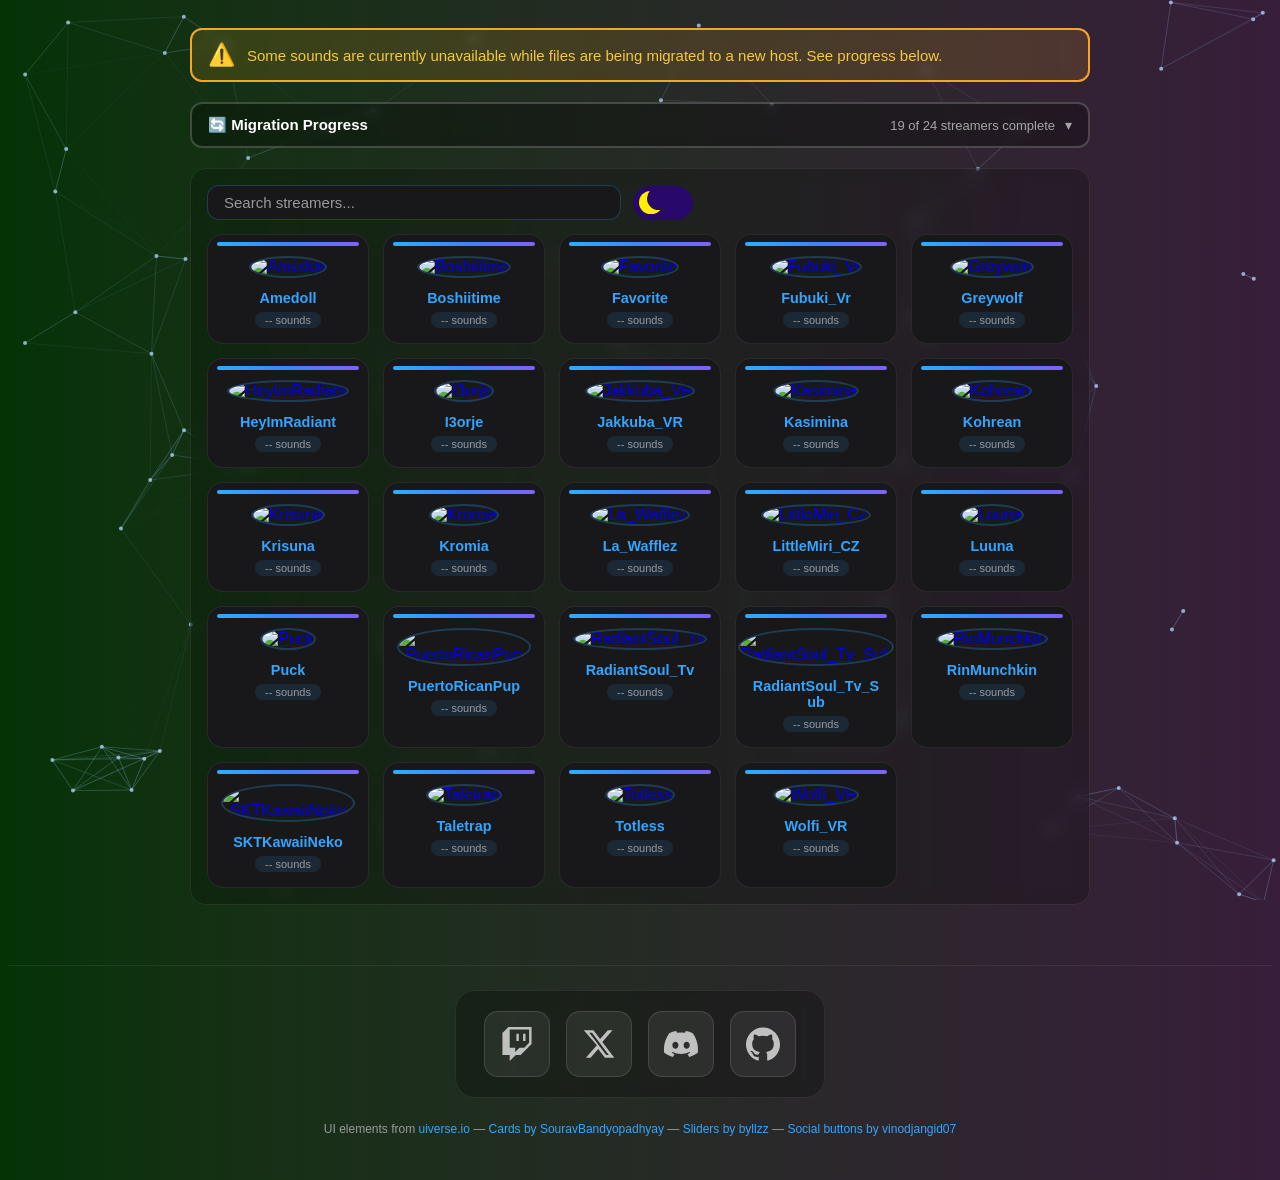
==== index.html @ b3e85310 "Redone entire website :smile:" ====
<!DOCTYPE html>
<html lang="en">
<head>
    <meta charset="UTF-8">
    <meta name="viewport" content="width=device-width, initial-scale=1.0">
    <title>Twitch Sound List</title>
    <link rel="stylesheet" href="styles.css">
</head>

<body>
    <canvas id="bg-canvas"></canvas>

    <div class="container">
        <!-- Migration Warning Banner -->
        <div class="warning-banner">
            <span class="warning-icon">⚠️</span>
            <span>Some sounds are currently unavailable while files are being migrated to a new host. See progress below.</span>
        </div>

        <!-- Migration Progress Panel -->
        <details class="migration-panel">
            <summary>
                <span class="migration-title">🔄 Migration Progress</span>
                <span class="migration-count">19 of 24 streamers complete</span>
                <span class="migration-arrow">▾</span>
            </summary>
            <div class="migration-grid">
                <div class="migration-row"><span class="streamer-label">Jakkuba VR</span><div class="bar-wrap"><div class="bar-fill done" style="width:100%"></div></div><span class="pct-label">100%</span></div>
                <div class="migration-row"><span class="streamer-label">Kohrean</span><div class="bar-wrap"><div class="bar-fill done" style="width:100%"></div></div><span class="pct-label">100%</span></div>
                <div class="migration-row"><span class="streamer-label">Krisuna</span><div class="bar-wrap"><div class="bar-fill done" style="width:100%"></div></div><span class="pct-label">100%</span></div>
                <div class="migration-row"><span class="streamer-label">Kromia</span><div class="bar-wrap"><div class="bar-fill done" style="width:100%"></div></div><span class="pct-label">100%</span></div>
                <div class="migration-row"><span class="streamer-label">SKTKawaiiNeko</span><div class="bar-wrap"><div class="bar-fill done" style="width:100%"></div></div><span class="pct-label">100%</span></div>
                <div class="migration-row"><span class="streamer-label">HeyImRadiant</span><div class="bar-wrap"><div class="bar-fill done" style="width:100%"></div></div><span class="pct-label">100%</span></div>
                <div class="migration-row"><span class="streamer-label">BoshiiTime</span><div class="bar-wrap"><div class="bar-fill done" style="width:100%"></div></div><span class="pct-label">100%</span></div>
                <div class="migration-row"><span class="streamer-label">Luuna</span><div class="bar-wrap"><div class="bar-fill done" style="width:100%"></div></div><span class="pct-label">100%</span></div>
                <div class="migration-row"><span class="streamer-label">Totless</span><div class="bar-wrap"><div class="bar-fill done" style="width:100%"></div></div><span class="pct-label">100%</span></div>
                <div class="migration-row"><span class="streamer-label">Fubuki VR</span><div class="bar-wrap"><div class="bar-fill done" style="width:100%"></div></div><span class="pct-label">100%</span></div>
                <div class="migration-row"><span class="streamer-label">RinMunchkin</span><div class="bar-wrap"><div class="bar-fill done" style="width:100%"></div></div><span class="pct-label">100%</span></div>
                <div class="migration-row"><span class="streamer-label">La Wafflez</span><div class="bar-wrap"><div class="bar-fill done" style="width:100%"></div></div><span class="pct-label">100%</span></div>
                <div class="migration-row"><span class="streamer-label">Taletrap</span><div class="bar-wrap"><div class="bar-fill done" style="width:100%"></div></div><span class="pct-label">100%</span></div>
                <div class="migration-row"><span class="streamer-label">Favorite</span><div class="bar-wrap"><div class="bar-fill done" style="width:100%"></div></div><span class="pct-label">100%</span></div>
                <div class="migration-row"><span class="streamer-label">Kasimina</span><div class="bar-wrap"><div class="bar-fill done" style="width:100%"></div></div><span class="pct-label">100%</span></div>
                <div class="migration-row"><span class="streamer-label">PuertoRicanPup</span><div class="bar-wrap"><div class="bar-fill good" style="width:84%"></div></div><span class="pct-label">84%</span></div>
                <div class="migration-row"><span class="streamer-label">Wolfi VR</span><div class="bar-wrap"><div class="bar-fill done" style="width:100%"></div></div><span class="pct-label">100%</span></div>
                <div class="migration-row"><span class="streamer-label">Greywolf</span><div class="bar-wrap"><div class="bar-fill good" style="width:97%"></div></div><span class="pct-label">97%</span></div>
                <div class="migration-row"><span class="streamer-label">Amedoll</span><div class="bar-wrap"><div class="bar-fill done" style="width:100%"></div></div><span class="pct-label">100%</span></div>
                <div class="migration-row"><span class="streamer-label">I3orje</span><div class="bar-wrap"><div class="bar-fill done" style="width:100%"></div></div><span class="pct-label">100%</span></div>
                <div class="migration-row"><span class="streamer-label">Puck</span><div class="bar-wrap"><div class="bar-fill done" style="width:100%"></div></div><span class="pct-label">100%</span></div>
                <div class="migration-row"><span class="streamer-label">RadiantSoul TV</span><div class="bar-wrap"><div class="bar-fill bad" style="width:3%"></div></div><span class="pct-label">3%</span></div>
                <div class="migration-row"><span class="streamer-label">LittleMiri CZ</span><div class="bar-wrap"><div class="bar-fill bad" style="width:1%"></div></div><span class="pct-label">1%</span></div>
                <div class="migration-row"><span class="streamer-label">RadiantSoul Sub</span><div class="bar-wrap"><div class="bar-fill bad" style="width:0%"></div></div><span class="pct-label">0%</span></div>
            </div>
        </details>

        <!-- Dynamic List Container -->
        <div id="list"></div>

    </div>

    <!-- Site Footer -->
    <footer class="site-footer">
        <!-- https://uiverse.io/vinodjangid07/horrible-eel-23 (adapted) -->
        <div class="social-card">
            <a href="https://twitch.tv/windowsben" target="_blank" class="socialContainer containerOne" title="Twitch">
                <svg class="socialSvg" viewBox="0 0 24 24" xmlns="http://www.w3.org/2000/svg">
                    <path d="M11.571 4.714h1.715v5.143H11.57zm4.715 0H18v5.143h-1.714zM6 0L1.714 4.286v15.428h5.143V24l4.286-4.286h3.428L22.286 12V0zm14.571 11.143l-3.428 3.428h-3.429l-3 3v-3H6.857V1.714h13.714z"/>
                </svg>
            </a>
            <a href="https://x.com/WindowsBen1" target="_blank" class="socialContainer containerTwo" title="X / Twitter">
                <svg class="socialSvg" viewBox="0 0 24 24" xmlns="http://www.w3.org/2000/svg">
                    <path d="M18.244 2.25h3.308l-7.227 8.26 8.502 11.24H16.17l-4.714-6.231-5.401 6.231H2.746l7.73-8.835L1.254 2.25H8.08l4.713 6.231zm-1.161 17.52h1.833L7.084 4.126H5.117z"/>
                </svg>
            </a>
            <a href="https://discord.com/users/531864283584266258" target="_blank" class="socialContainer containerThree" title="Discord">
                <svg class="socialSvg" viewBox="0 0 24 24" xmlns="http://www.w3.org/2000/svg">
                    <path d="M20.317 4.37a19.791 19.791 0 0 0-4.885-1.515.074.074 0 0 0-.079.037c-.21.375-.444.864-.608 1.25a18.27 18.27 0 0 0-5.487 0 12.64 12.64 0 0 0-.617-1.25.077.077 0 0 0-.079-.037A19.736 19.736 0 0 0 3.677 4.37a.07.07 0 0 0-.032.027C.533 9.046-.32 13.58.099 18.057a.082.082 0 0 0 .031.057 19.9 19.9 0 0 0 5.993 3.03.078.078 0 0 0 .084-.028 14.09 14.09 0 0 0 1.226-1.994.076.076 0 0 0-.041-.106 13.107 13.107 0 0 1-1.872-.892.077.077 0 0 1-.008-.128 10.2 10.2 0 0 0 .372-.292.074.074 0 0 1 .077-.01c3.928 1.793 8.18 1.793 12.062 0a.074.074 0 0 1 .078.01c.12.098.246.198.373.292a.077.077 0 0 1-.006.127 12.299 12.299 0 0 1-1.873.892.077.077 0 0 0-.041.107c.36.698.772 1.362 1.225 1.993a.076.076 0 0 0 .084.028 19.839 19.839 0 0 0 6.002-3.03.077.077 0 0 0 .032-.054c.5-5.177-.838-9.674-3.549-13.66a.061.061 0 0 0-.031-.03zM8.02 15.33c-1.183 0-2.157-1.085-2.157-2.419 0-1.333.956-2.419 2.157-2.419 1.21 0 2.176 1.096 2.157 2.42 0 1.333-.956 2.418-2.157 2.418zm7.975 0c-1.183 0-2.157-1.085-2.157-2.419 0-1.333.955-2.419 2.157-2.419 1.21 0 2.176 1.096 2.157 2.42 0 1.333-.946 2.418-2.157 2.418z"/>
                </svg>
            </a>
            <a href="https://github.com/WindowsBen/" target="_blank" class="socialContainer containerFour" title="GitHub">
                <svg class="socialSvg" viewBox="0 0 24 24" xmlns="http://www.w3.org/2000/svg">
                    <path d="M12 .297c-6.63 0-12 5.373-12 12 0 5.303 3.438 9.8 8.205 11.385.6.113.82-.258.82-.577 0-.285-.01-1.04-.015-2.04-3.338.724-4.042-1.61-4.042-1.61C4.422 18.07 3.633 17.7 3.633 17.7c-1.087-.744.084-.729.084-.729 1.205.084 1.838 1.236 1.838 1.236 1.07 1.835 2.809 1.305 3.495.998.108-.776.417-1.305.76-1.605-2.665-.3-5.466-1.332-5.466-5.93 0-1.31.465-2.38 1.235-3.22-.135-.303-.54-1.523.105-3.176 0 0 1.005-.322 3.3 1.23.96-.267 1.98-.399 3-.405 1.02.006 2.04.138 3 .405 2.28-1.552 3.285-1.23 3.285-1.23.645 1.653.24 2.873.12 3.176.765.84 1.23 1.91 1.23 3.22 0 4.61-2.805 5.625-5.475 5.92.42.36.81 1.096.81 2.22 0 1.606-.015 2.896-.015 3.286 0 .315.21.69.825.57C20.565 22.092 24 17.592 24 12.297c0-6.627-5.373-12-12-12"/>
                </svg>
            </a>
        </div>
        <p class="footer-credits">
            UI elements from <a href="https://uiverse.io" target="_blank">uiverse.io</a> &mdash;
            <a href="https://uiverse.io/SouravBandyopadhyay/rude-tiger-29" target="_blank">Cards by SouravBandyopadhyay</a> &mdash;
            <a href="https://uiverse.io/byllzz/fluffy-hound-44" target="_blank">Sliders by byllzz</a> &mdash;
            <a href="https://uiverse.io/vinodjangid07/horrible-eel-23" target="_blank">Social buttons by vinodjangid07</a>
        </p>
    </footer>

    <script src="app.js"></script>
</body>
</html>
---- styles.css ----
/* ===== Body & Gradient Background ===== */
body {
    font-family: Arial, sans-serif;
    padding: 0;
    background: linear-gradient(270deg in oklab, #4d480a, #120b49, #410d47, #043306);
    background-size: 400% 400%;
    animation: gradientBG 60s linear infinite alternate;
    transition: background 0.5s ease, color 0.5s ease;
    color: transparent;
}

@keyframes gradientBG {
    0%   { background-position: 0% 50%; }
    50%  { background-position: 100% 50%; }
    100% { background-position: 0% 50%; }
}

/* ===== Light Mode Body ===== */
body.lightmode {
    background: linear-gradient(270deg in oklab, #e2d522, #3b27f0, #cc26e2, #18d821);
    color: transparent;
}

/* ===== Particle Background Canvas ===== */
#bg-canvas {
    position: fixed;
    top: 0;
    left: 0;
    width: 100%;
    height: 100%;
    pointer-events: none;
    z-index: 0;
}

/* ===== Container ===== */
.container {
    max-width: 900px;
    margin: 0 auto;
    padding: 20px;
    position: relative;
    z-index: 1;
}

/* ===== Loading Message ===== */
.loading-msg {
    color: #fff;
    font-size: 16px;
    opacity: 0.7;
}
body.lightmode .loading-msg {
    color: #000;
}

/* ===== Sound Item Cards ===== */
/* https://uiverse.io/SouravBandyopadhyay/rude-tiger-29 (adapted) */
.sound-item {
    display: flex;
    flex-direction: column;
    align-items: center;
    text-align: center;
    padding: 22px 14px 14px;
    isolation: isolate;
    position: relative;
    border-radius: 1rem;
    background: #29292c;
    overflow: hidden;
    --gradient: linear-gradient(to right, #2eadff, #3d83ff, #7e61ff);
    --color: #32a6ff;
    transition: box-shadow 0.3s ease, transform 0.2s ease;
    cursor: pointer;
}
.sound-item:hover { transform: translateY(-2px); }

.sound-item::before {
    position: absolute;
    content: "";
    inset: 0.0625rem;
    border-radius: 0.9375rem;
    background: #18181b;
    z-index: 2;
}

.sound-item::after {
    position: absolute;
    content: "";
    height: 0.25rem;
    inset: 0.5rem 0.65rem auto 0.65rem;
    border-radius: 0.125rem;
    background: var(--gradient);
    transition: transform 300ms ease;
    z-index: 4;
}

.sound-item:hover::after {
    transform: translateY(0.15rem);
}

.sound-item img {
    width: 64px;
    height: 64px;
    object-fit: contain;
    margin-bottom: 10px;
    border-radius: 8px;
    background: transparent;
    cursor: pointer;
    transition: transform 0.2s ease, border-color 0.3s ease;
    position: relative;
    z-index: 5;
    border: 2px solid rgba(50, 166, 255, 0.2);
}
.sound-item img:hover { transform: scale(1.1); border-color: var(--color); }

.sound-item > a {
    position: relative;
    z-index: 5;
}

.sound-item strong {
    color: var(--color);
    display: block;
    font-size: 1.0rem;
    word-break: break-all;
}

.sound-item .sound-text span,
.sound-item .sound-text a {
    position: relative;
    z-index: 5;
}

/* Glow divs */
.notiglow,
.notiborderglow {
    position: absolute;
    width: 20rem;
    height: 20rem;
    transform: translate(-50%, -50%);
    background: radial-gradient(circle closest-side at center, white, transparent);
    opacity: 0;
    transition: opacity 300ms ease;
    pointer-events: none;
}
.notiglow { z-index: 3; }
.notiborderglow { z-index: 1; }
.sound-item:hover .notiglow { opacity: 0.1; }
.sound-item:hover .notiborderglow { opacity: 0.1; }

/* ===== Playing State ===== */
.sound-item.playing {
    background: #3d1a7a;
    animation: playingPulse 1.2s ease-in-out infinite;
}
body.lightmode .sound-item.playing {
    background: #8855cc;
    animation: playingPulsLight 1.2s ease-in-out infinite;
}
@keyframes playingPulse {
    0%, 100% { box-shadow: 0 0 12px 3px rgba(130, 80, 255, 0.6); }
    50%       { box-shadow: 0 0 24px 8px rgba(130, 80, 255, 0.9); }
}
@keyframes playingPulsLight {
    0%, 100% { box-shadow: 0 0 12px 3px rgba(60, 0, 200, 0.4); }
    50%       { box-shadow: 0 0 24px 8px rgba(60, 0, 200, 0.7); }
}

/* ===== Error Flash ===== */
.sound-item.sound-error {
    animation: errorFlash 0.8s ease forwards !important;
}
@keyframes errorFlash {
    0%   { box-shadow: 0 0 20px 4px rgba(255, 68, 68, 0.9); }
    100% { box-shadow: none; }
}

/* ===== Card Links ===== */
.sound-item a {
    color: #99999d;
    text-decoration: underline;
}

/* ===== Light Mode Card Overrides ===== */
body.lightmode .sound-item {
    background: #c4c4c8;
}
body.lightmode .sound-item::before {
    background: #f8f8fa;
}
body.lightmode .sound-item strong {
    color: #0077cc;
}
body.lightmode .sound-item .sound-text span,
body.lightmode .sound-item .sound-text a,
body.lightmode .sound-item .sound-user-text span {
    color: #555558;
}
body.lightmode .sound-item a {
    color: #0077cc;
}

/* ===== Social Contact Card ===== */
/* https://uiverse.io/vinodjangid07/horrible-eel-23 (adapted) */
.social-card {
    display: inline-flex;
    align-items: center;
    justify-content: center;
    gap: 16px;
    padding: 20px 28px;
    background: rgba(0, 0, 0, 0.25);
    backdrop-filter: blur(8px);
    border-radius: 20px;
    border: 1px solid rgba(255, 255, 255, 0.08);
    margin-bottom: 12px;
}
body.lightmode .social-card {
    background: rgba(255, 255, 255, 0.3);
    border-color: rgba(0, 0, 0, 0.1);
}

.socialContainer {
    width: 64px;
    height: 64px;
    border-radius: 14px;
    background: rgba(255, 255, 255, 0.07);
    border: 1px solid rgba(255, 255, 255, 0.12);
    display: flex;
    align-items: center;
    justify-content: center;
    transition: background 0.3s ease, border-color 0.3s ease;
}
body.lightmode .socialContainer {
    background: rgba(0, 0, 0, 0.07);
    border-color: rgba(0, 0, 0, 0.12);
}

.containerOne:hover  { background: #9146ff; border-color: #9146ff; } /* Twitch  */
.containerTwo:hover  { background: #111;    border-color: #444;    } /* X       */
.containerThree:hover { background: #5865f2; border-color: #5865f2; } /* Discord */
.containerFour:hover { background: #24292e; border-color: #555;    } /* GitHub  */

.socialContainer:active { transform: scale(0.9); transition-duration: .3s; }

.socialSvg {
    width: 34px;
    height: 34px;
    overflow: visible;
}
.socialSvg path {
    fill: rgba(255, 255, 255, 0.7);
    transition: fill 0.3s ease;
}
body.lightmode .socialSvg path {
    fill: rgba(0, 0, 0, 0.6);
}
.socialContainer:hover .socialSvg path { fill: #ffffff; }
body.lightmode .socialContainer:hover .socialSvg path { fill: #ffffff; }

.socialContainer:hover .socialSvg {
    animation: slide-in-top 0.3s both;
}
@keyframes slide-in-top {
    0%   { transform: translateY(-50px); opacity: 0; }
    100% { transform: translateY(0);     opacity: 1; }
}

/* ===== Toggle Switch (Dark/Light Mode) ===== */
.switch {
    font-size: 17px;
    position: relative;
    display: inline-block;
    width: 3.5em;
    height: 2em;
}
.switch input { opacity: 0; width: 0; height: 0; }

.slider {
    --background: #28096b;
    position: absolute;
    cursor: pointer;
    top: 0; left: 0; right: 0; bottom: 0;
    background-color: var(--background);
    transition: .5s;
    border-radius: 30px;
}
.slider:before {
    position: absolute;
    content: "";
    height: 1.4em;
    width: 1.4em;
    border-radius: 50%;
    left: 10%;
    bottom: 15%;
    box-shadow: inset 8px -4px 0px 0px #fff000;
    background: var(--background);
    transition: .5s;
}
input:checked + .slider {
    background-color: #522ba7;
}
input:checked + .slider:before {
    transform: translateX(100%);
    box-shadow: inset 15px -4px 0px 15px #fff000;
}

/* ===== Custom Loader (from Uiverse.io by aryamitra06) ===== */
.loader {
    display: flex;
    justify-content: center;
    align-items: center;
    height: 50px;
}
.bar {
    display: inline-block;
    width: 3px;
    height: 20px;
    background-color: rgba(255, 255, 255, 0.5);
    border-radius: 10px;
    animation: scale-up4 1s linear infinite;
}
.bar:nth-child(2) {
    height: 35px;
    margin: 0 5px;
    animation-delay: 0.25s;
}
.bar:nth-child(3) {
    animation-delay: 0.5s;
}
@keyframes scale-up4 {
    20% {
        background-color: #ffff;
        transform: scaleY(1.5);
    }
    40% {
        transform: scaleY(1);
    }
}

/* ===== Stop / Reverse Buttons ===== */
.stop-btn, .reverse-btn {
    padding: 6px 10px;
    border-radius: 8px;
    backdrop-filter: blur(6px);
    background: rgba(255,255,255,0.1);
    border: 1px solid #fff;
    color: #fff;
    cursor: pointer;
    font-size: 12px;
    transition: all 0.2s ease;
}
.stop-btn:hover, .reverse-btn:hover {
    background: rgba(255,255,255,0.25);
}
body.lightmode .stop-btn, body.lightmode .reverse-btn {
    background: rgba(0,0,0,0.1);
    border: 1px solid #000;
    color: #000;
}
body.lightmode .stop-btn:hover, body.lightmode .reverse-btn:hover {
    background: rgba(0,0,0,0.25);
}

/* ===== Search Input ===== */
.search-input {
    padding: 8px 16px;
    font-size: 15px;
    border-radius: 999px;
    border: 1px solid rgba(50, 166, 255, 0.25);
    background: #18181b;
    color: #fff;
    outline: none;
    transition: border-color 0.3s ease, box-shadow 0.3s ease;
    width: 260px;
}
.search-input::placeholder { color: #99999d; }
.search-input:focus {
    border-color: #32a6ff;
    box-shadow: 0 0 8px rgba(50, 166, 255, 0.3);
}
body.lightmode .search-input {
    background: #f0f0f2;
    color: #111;
    border-color: rgba(0, 119, 204, 0.25);
}
body.lightmode .search-input::placeholder { color: #888; }
body.lightmode .search-input:focus {
    border-color: #0077cc;
    box-shadow: 0 0 8px rgba(0, 119, 204, 0.2);
}
.search-toggle-row {
    display: flex;
    align-items: center;
    gap: 12px;
    margin-bottom: 14px;
}
.search-input.user-search {
    flex: 1;
    max-width: 380px;
    border-radius: 12px;
}
.sound-list-header .search-input {
    flex: 1;
    min-width: 140px;
    width: auto;
}

/* ===== Back Button ===== */
.back-btn {
    padding: 8px 16px;
    font-size: 14px;
    color: #32a6ff;
    border-radius: 999px;
    border: 1px solid rgba(50, 166, 255, 0.35);
    background: rgba(50, 166, 255, 0.08);
    cursor: pointer;
    transition: background 0.2s ease, border-color 0.2s ease;
    white-space: nowrap;
    flex-shrink: 0;
}
.back-btn:hover {
    background: rgba(50, 166, 255, 0.18);
    border-color: rgba(50, 166, 255, 0.6);
}
body.lightmode .back-btn {
    color: #0077cc;
    border-color: rgba(0, 119, 204, 0.35);
    background: rgba(0, 119, 204, 0.08);
}
body.lightmode .back-btn:hover {
    background: rgba(0, 119, 204, 0.18);
    border-color: rgba(0, 119, 204, 0.6);
}

/* ===== Sound Text Column ===== */
.sound-text {
    width: 100%;
    text-align: center;
    margin-bottom: 10px;
    overflow: hidden;
    position: relative;
    z-index: 5;
}

/* ===== Sound Controls Panel ===== */
.sound-controls {
    display: flex;
    flex-direction: column;
    align-items: stretch;
    gap: 5px;
    width: 100%;
    position: relative;
    z-index: 5;
}

/* ===== Sound Grid ===== */
.sound-grid {
    display: grid;
    grid-template-columns: repeat(auto-fill, minmax(200px, 1fr));
    gap: 12px;
}

/* ===== Button Row (Reverse + Stop) ===== */
.btn-row {
    display: flex;
    gap: 6px;
    width: 100%;
}
.btn-row .stop-btn,
.btn-row .reverse-btn {
    flex: 1;
}

/* ===== Multi-sound Badge & Clip List ===== */
.multi-sound-badge {
    display: inline-flex;
    align-items: center;
    gap: 4px;
    padding: 3px 10px;
    border-radius: 999px;
    background: rgba(255, 200, 50, 0.1);
    border: 1px solid rgba(255, 200, 50, 0.3);
    color: #ffc832;
    font-size: 11px;
    font-weight: 600;
    cursor: pointer;
    transition: background 0.2s ease, border-color 0.2s ease;
    position: relative;
    z-index: 5;
}
.multi-sound-badge:hover {
    background: rgba(255, 200, 50, 0.22);
    border-color: rgba(255, 200, 50, 0.55);
}

.multi-sound-list {
    width: 100%;
    margin-top: 6px;
    display: flex;
    flex-direction: column;
    gap: 3px;
    position: relative;
    z-index: 5;
}
.multi-sound-list[hidden] { display: none !important; }

.multi-sound-entry {
    display: flex;
    align-items: center;
    justify-content: space-between;
    gap: 6px;
    padding: 3px 7px;
    border-radius: 5px;
    background: rgba(255, 255, 255, 0.05);
    font-size: 11px;
}
.multi-sound-entry a {
    color: #99999d;
    text-decoration: none;
    flex: 1;
    overflow: hidden;
    text-overflow: ellipsis;
    white-space: nowrap;
    text-align: left;
}
.multi-sound-entry a:hover { text-decoration: underline; }
.multi-sound-chance {
    color: #ffc832;
    font-weight: 600;
    flex-shrink: 0;
}

body.lightmode .multi-sound-badge {
    background: rgba(180, 130, 0, 0.1);
    border-color: rgba(180, 130, 0, 0.35);
    color: #a07000;
}
body.lightmode .multi-sound-badge:hover {
    background: rgba(180, 130, 0, 0.2);
}
body.lightmode .multi-sound-entry {
    background: rgba(0, 0, 0, 0.05);
}
body.lightmode .multi-sound-entry a { color: #555; }
body.lightmode .multi-sound-chance   { color: #a07000; }

/* ===== Volume / Speed Controls ===== */
/* https://uiverse.io/byllzz/fluffy-hound-44 (adapted) */
.slider-row {
    display: flex;
    align-items: center;
    gap: 8px;
    width: 100%;
}
.slider-row label {
    font-size: 11px;
    color: #8e8e93;
    flex-shrink: 0;
    width: 28px;
}
.slider-content {
    display: flex;
    align-items: center;
    gap: 8px;
    background: rgba(36, 36, 36, 0.75);
    height: 28px;
    padding-inline: 8px;
    border-radius: 6px;
    flex: 1;
}
.slider-wrapper {
    flex: 1;
    height: 6px;
    display: flex;
    align-items: center;
    border-radius: 3px;
    overflow: hidden;
    background-color: #1a1a1a;
    min-width: 50px;
}
.slider-divider {
    height: 50%;
    width: 1px;
    flex-shrink: 0;
    background-color: rgba(204, 204, 204, 0.35);
}
.slider-value {
    font-size: 11px;
    font-weight: 600;
    color: #8e8e93;
    min-width: 22px;
    text-align: right;
}
.custom-slider {
    -webkit-appearance: none;
    width: 100%;
    height: 6px;
    background: transparent;
    outline: none;
    cursor: grab;
}
.custom-slider:active { cursor: grabbing; }
.custom-slider::-webkit-slider-thumb {
    -webkit-appearance: none;
    height: 14px;
    width: 14px;
    border-radius: 999px;
    background: #ffffff;
    border: 1px solid rgba(0, 0, 0, 0.15);
    cursor: pointer;
    box-shadow: -407px 0 0 400px #0a84ff;
    transition: transform 0.2s ease;
}
.custom-slider:hover::-webkit-slider-thumb { transform: scale(1.2); }
.custom-slider::-moz-range-progress { background-color: #0a84ff; }
.custom-slider::-moz-range-thumb {
    height: 12px;
    width: 12px;
    border-radius: 50%;
    background: #ffffff;
    border: none;
    cursor: pointer;
}
.speed-input {
    background: transparent;
    border: none;
    color: #8e8e93;
    font-size: 11px;
    font-weight: 600;
    width: 52px;
    outline: none;
    text-align: right;
}
/* Light mode */
body.lightmode .slider-content  { background: rgba(210, 210, 215, 0.75); }
body.lightmode .slider-wrapper  { background-color: #c8c8cc; }
body.lightmode .slider-divider  { background-color: rgba(0, 0, 0, 0.2); }
body.lightmode .slider-value    { color: #555; }
body.lightmode .slider-row label { color: #555; }
body.lightmode .speed-input     { color: #555; }
body.lightmode .custom-slider::-webkit-slider-thumb {
    background: #111;
    box-shadow: -407px 0 0 400px #0077cc;
}
body.lightmode .custom-slider::-moz-range-progress { background-color: #0077cc; }
body.lightmode .custom-slider::-moz-range-thumb    { background: #111; }

/* ===== Migration Warning Banner ===== */
.warning-banner {
    display: flex;
    align-items: center;
    gap: 12px;
    margin-bottom: 20px;
    padding: 12px 16px;
    border-radius: 12px;
    border: 2px solid #f5a623;
    background: rgba(245, 166, 35, 0.15);
    backdrop-filter: blur(6px);
    color: #f5c842;
    font-size: 15px;
    animation: warningPulse 2.5s ease-in-out infinite;
}
body.lightmode .warning-banner {
    background: rgba(245, 166, 35, 0.25);
    color: #7a4f00;
    border-color: #c47f00;
}
.warning-icon {
    font-size: 22px;
    flex-shrink: 0;
}
@keyframes warningPulse {
    0%, 100% { border-color: #f5a623; box-shadow: 0 0 6px rgba(245, 166, 35, 0.3); }
    50%       { border-color: #f5c842; box-shadow: 0 0 16px rgba(245, 200, 66, 0.6); }
}

/* ===== Migration Progress Panel ===== */
.migration-panel {
    margin-bottom: 20px;
    border-radius: 12px;
    border: 2px solid rgba(255, 255, 255, 0.2);
    background: rgba(0, 0, 0, 0.3);
    backdrop-filter: blur(6px);
    overflow: hidden;
}
body.lightmode .migration-panel {
    border-color: rgba(0, 0, 0, 0.2);
    background: rgba(255, 255, 255, 0.35);
}

.migration-panel summary {
    list-style: none;
    display: flex;
    align-items: center;
    gap: 10px;
    padding: 12px 16px;
    cursor: pointer;
    user-select: none;
    transition: background 0.2s ease;
}
.migration-panel summary::-webkit-details-marker { display: none; }
.migration-panel summary:hover { background: rgba(255, 255, 255, 0.07); }
body.lightmode .migration-panel summary:hover { background: rgba(0, 0, 0, 0.05); }
.migration-panel[open] summary {
    border-bottom: 1px solid rgba(255, 255, 255, 0.12);
}
body.lightmode .migration-panel[open] summary {
    border-bottom-color: rgba(0, 0, 0, 0.1);
}

.migration-title {
    font-size: 15px;
    font-weight: bold;
    color: #fff;
    flex: 1;
}
body.lightmode .migration-title { color: #000; }

.migration-count {
    font-size: 13px;
    color: rgba(255, 255, 255, 0.6);
}
body.lightmode .migration-count { color: rgba(0, 0, 0, 0.55); }

.migration-arrow {
    font-size: 14px;
    color: rgba(255, 255, 255, 0.6);
    display: inline-block;
    transition: transform 0.25s ease;
}
body.lightmode .migration-arrow { color: rgba(0, 0, 0, 0.55); }
.migration-panel[open] .migration-arrow { transform: rotate(180deg); }

.migration-grid {
    padding: 10px 16px 16px;
    display: flex;
    flex-direction: column;
    gap: 7px;
}

.migration-row {
    display: grid;
    grid-template-columns: 140px 1fr 44px;
    align-items: center;
    gap: 10px;
}

.streamer-label {
    font-size: 13px;
    color: rgba(255, 255, 255, 0.85);
    white-space: nowrap;
    overflow: hidden;
    text-overflow: ellipsis;
}
body.lightmode .streamer-label { color: rgba(0, 0, 0, 0.8); }

.bar-wrap {
    height: 10px;
    background: rgba(255, 255, 255, 0.12);
    border-radius: 6px;
    overflow: hidden;
}
body.lightmode .bar-wrap { background: rgba(0, 0, 0, 0.12); }

.bar-fill {
    height: 100%;
    border-radius: 6px;
}
.bar-fill.done { background: #4caf50; }
.bar-fill.good { background: #8bc34a; }
.bar-fill.bad  { background: #f44336; }

.pct-label {
    font-size: 12px;
    color: rgba(255, 255, 255, 0.65);
    text-align: right;
    font-variant-numeric: tabular-nums;
}
body.lightmode .pct-label { color: rgba(0, 0, 0, 0.55); }

/* ===== Streamer Grid ===== */
.streamer-grid {
    display: grid;
    grid-template-columns: repeat(auto-fill, minmax(155px, 1fr));
    gap: 14px;
}

/* ===== Streamer Profile Cards ===== */
/* https://uiverse.io/SouravBandyopadhyay/rude-tiger-29 (adapted) */
.streamer-card {
    display: flex;
    flex-direction: column;
    align-items: center;
    padding: 22px 14px 16px;
    text-align: center;
    isolation: isolate;
    position: relative;
    border-radius: 1rem;
    background: #29292c;
    overflow: hidden;
    cursor: pointer;
    --gradient: linear-gradient(to right, #2eadff, #3d83ff, #7e61ff);
    --color: #32a6ff;
    transition: box-shadow 0.3s ease, transform 0.2s ease;
}
.streamer-card:hover { transform: translateY(-3px); }

.streamer-card::before {
    position: absolute;
    content: "";
    inset: 0.0625rem;
    border-radius: 0.9375rem;
    background: #18181b;
    z-index: 2;
}

/* Top accent bar */
.streamer-card::after {
    position: absolute;
    content: "";
    height: 0.25rem;
    inset: 0.5rem 0.65rem auto 0.65rem;
    border-radius: 0.125rem;
    background: var(--gradient);
    transition: transform 300ms ease;
    z-index: 4;
}
.streamer-card:hover::after { transform: translateY(0.15rem); }
.streamer-card:hover .notiglow  { opacity: 0.1; }
.streamer-card:hover .notiborderglow { opacity: 0.1; }

.streamer-avatar {
    width: 80px;
    height: 80px;
    border-radius: 50%;
    object-fit: cover;
    margin-bottom: 12px;
    position: relative;
    z-index: 5;
    border: 2px solid rgba(50, 166, 255, 0.25);
    transition: border-color 0.3s ease, transform 0.2s ease;
}
.streamer-card:hover .streamer-avatar {
    border-color: var(--color);
    transform: scale(1.05);
}

.streamer-card-name {
    color: var(--color);
    font-size: 0.9rem;
    font-weight: 600;
    position: relative;
    z-index: 5;
    margin-bottom: 6px;
    word-break: break-all;
}

.sound-count-badge {
    display: inline-block;
    padding: 2px 10px;
    border-radius: 999px;
    background: rgba(50, 166, 255, 0.12);
    color: #99999d;
    font-size: 11px;
    position: relative;
    z-index: 5;
}

body.lightmode .streamer-card { background: #c4c4c8; }
body.lightmode .streamer-card::before { background: #f8f8fa; }
body.lightmode .streamer-card-name { color: #0077cc; }
body.lightmode .sound-count-badge {
    background: rgba(0, 119, 204, 0.1);
    color: #555558;
}

/* ===== Glass Panel (wraps card lists) ===== */
.list-panel {
    background: rgba(0, 0, 0, 0.2);
    backdrop-filter: blur(8px);
    border-radius: 16px;
    border: 1px solid rgba(255, 255, 255, 0.08);
    padding: 16px;
}
body.lightmode .list-panel {
    background: rgba(255, 255, 255, 0.2);
    border-color: rgba(0, 0, 0, 0.08);
}

/* ===== Sound List Header (streamer mini-header) ===== */
.sound-list-header {
    display: flex;
    align-items: center;
    gap: 12px;
    margin-bottom: 16px;
    flex-wrap: wrap;
}
.streamer-info-badge {
    display: flex;
    align-items: center;
    gap: 8px;
    flex: 1;
    min-width: 0;
}
.header-avatar {
    width: 38px;
    height: 38px;
    border-radius: 50%;
    object-fit: cover;
    flex-shrink: 0;
    border: 2px solid rgba(50, 166, 255, 0.4);
}
.header-username {
    font-size: 1.1rem;
    font-weight: 600;
    color: #32a6ff;
    white-space: nowrap;
    overflow: hidden;
    text-overflow: ellipsis;
}
body.lightmode .header-avatar  { border-color: rgba(0, 119, 204, 0.4); }
body.lightmode .header-username { color: #0077cc; }

/* ===== Site Footer ===== */
.site-footer {
    margin-top: 40px;
    padding: 24px 20px;
    text-align: center;
    border-top: 1px solid rgba(255, 255, 255, 0.08);
    position: relative;
    z-index: 1;
}
.footer-credits {
    color: #99999d;
    font-size: 12px;
    text-align: center;
}
.footer-credits a {
    color: #32a6ff;
    text-decoration: none;
}
.footer-credits a:hover { text-decoration: underline; }
body.lightmode .site-footer  { border-top-color: rgba(0, 0, 0, 0.1); }
body.lightmode .footer-credits { color: #666; }
body.lightmode .footer-credits a { color: #0077cc; }
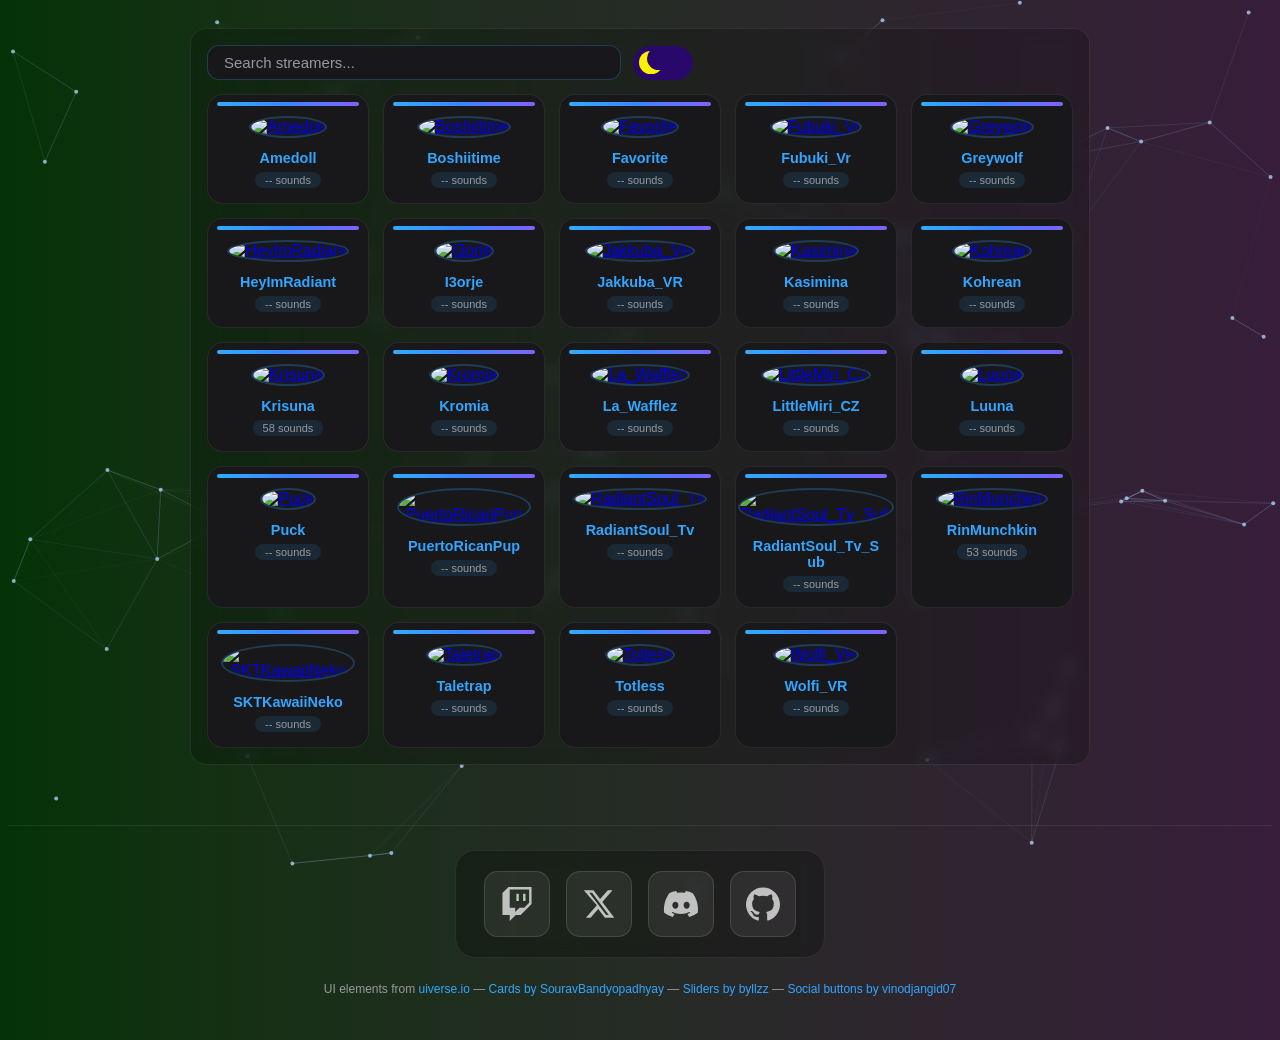
==== commit 9100c372: "chore: remove leftovers; rebuild README with docs index - Delete 404.html (GitHub Pages SPA redirect" ====
--- a/index.html
+++ b/index.html
@@ -11,47 +11,6 @@
     <canvas id="bg-canvas"></canvas>
 
     <div class="container">
-        <!-- Migration Warning Banner -->
-        <div class="warning-banner">
-            <span class="warning-icon">⚠️</span>
-            <span>Some sounds are currently unavailable while files are being migrated to a new host. See progress below.</span>
-        </div>
-
-        <!-- Migration Progress Panel -->
-        <details class="migration-panel">
-            <summary>
-                <span class="migration-title">🔄 Migration Progress</span>
-                <span class="migration-count">19 of 24 streamers complete</span>
-                <span class="migration-arrow">▾</span>
-            </summary>
-            <div class="migration-grid">
-                <div class="migration-row"><span class="streamer-label">Jakkuba VR</span><div class="bar-wrap"><div class="bar-fill done" style="width:100%"></div></div><span class="pct-label">100%</span></div>
-                <div class="migration-row"><span class="streamer-label">Kohrean</span><div class="bar-wrap"><div class="bar-fill done" style="width:100%"></div></div><span class="pct-label">100%</span></div>
-                <div class="migration-row"><span class="streamer-label">Krisuna</span><div class="bar-wrap"><div class="bar-fill done" style="width:100%"></div></div><span class="pct-label">100%</span></div>
-                <div class="migration-row"><span class="streamer-label">Kromia</span><div class="bar-wrap"><div class="bar-fill done" style="width:100%"></div></div><span class="pct-label">100%</span></div>
-                <div class="migration-row"><span class="streamer-label">SKTKawaiiNeko</span><div class="bar-wrap"><div class="bar-fill done" style="width:100%"></div></div><span class="pct-label">100%</span></div>
-                <div class="migration-row"><span class="streamer-label">HeyImRadiant</span><div class="bar-wrap"><div class="bar-fill done" style="width:100%"></div></div><span class="pct-label">100%</span></div>
-                <div class="migration-row"><span class="streamer-label">BoshiiTime</span><div class="bar-wrap"><div class="bar-fill done" style="width:100%"></div></div><span class="pct-label">100%</span></div>
-                <div class="migration-row"><span class="streamer-label">Luuna</span><div class="bar-wrap"><div class="bar-fill done" style="width:100%"></div></div><span class="pct-label">100%</span></div>
-                <div class="migration-row"><span class="streamer-label">Totless</span><div class="bar-wrap"><div class="bar-fill done" style="width:100%"></div></div><span class="pct-label">100%</span></div>
-                <div class="migration-row"><span class="streamer-label">Fubuki VR</span><div class="bar-wrap"><div class="bar-fill done" style="width:100%"></div></div><span class="pct-label">100%</span></div>
-                <div class="migration-row"><span class="streamer-label">RinMunchkin</span><div class="bar-wrap"><div class="bar-fill done" style="width:100%"></div></div><span class="pct-label">100%</span></div>
-                <div class="migration-row"><span class="streamer-label">La Wafflez</span><div class="bar-wrap"><div class="bar-fill done" style="width:100%"></div></div><span class="pct-label">100%</span></div>
-                <div class="migration-row"><span class="streamer-label">Taletrap</span><div class="bar-wrap"><div class="bar-fill done" style="width:100%"></div></div><span class="pct-label">100%</span></div>
-                <div class="migration-row"><span class="streamer-label">Favorite</span><div class="bar-wrap"><div class="bar-fill done" style="width:100%"></div></div><span class="pct-label">100%</span></div>
-                <div class="migration-row"><span class="streamer-label">Kasimina</span><div class="bar-wrap"><div class="bar-fill done" style="width:100%"></div></div><span class="pct-label">100%</span></div>
-                <div class="migration-row"><span class="streamer-label">PuertoRicanPup</span><div class="bar-wrap"><div class="bar-fill good" style="width:84%"></div></div><span class="pct-label">84%</span></div>
-                <div class="migration-row"><span class="streamer-label">Wolfi VR</span><div class="bar-wrap"><div class="bar-fill done" style="width:100%"></div></div><span class="pct-label">100%</span></div>
-                <div class="migration-row"><span class="streamer-label">Greywolf</span><div class="bar-wrap"><div class="bar-fill good" style="width:97%"></div></div><span class="pct-label">97%</span></div>
-                <div class="migration-row"><span class="streamer-label">Amedoll</span><div class="bar-wrap"><div class="bar-fill done" style="width:100%"></div></div><span class="pct-label">100%</span></div>
-                <div class="migration-row"><span class="streamer-label">I3orje</span><div class="bar-wrap"><div class="bar-fill done" style="width:100%"></div></div><span class="pct-label">100%</span></div>
-                <div class="migration-row"><span class="streamer-label">Puck</span><div class="bar-wrap"><div class="bar-fill done" style="width:100%"></div></div><span class="pct-label">100%</span></div>
-                <div class="migration-row"><span class="streamer-label">RadiantSoul TV</span><div class="bar-wrap"><div class="bar-fill bad" style="width:3%"></div></div><span class="pct-label">3%</span></div>
-                <div class="migration-row"><span class="streamer-label">LittleMiri CZ</span><div class="bar-wrap"><div class="bar-fill bad" style="width:1%"></div></div><span class="pct-label">1%</span></div>
-                <div class="migration-row"><span class="streamer-label">RadiantSoul Sub</span><div class="bar-wrap"><div class="bar-fill bad" style="width:0%"></div></div><span class="pct-label">0%</span></div>
-            </div>
-        </details>
-
         <!-- Dynamic List Container -->
         <div id="list"></div>
 
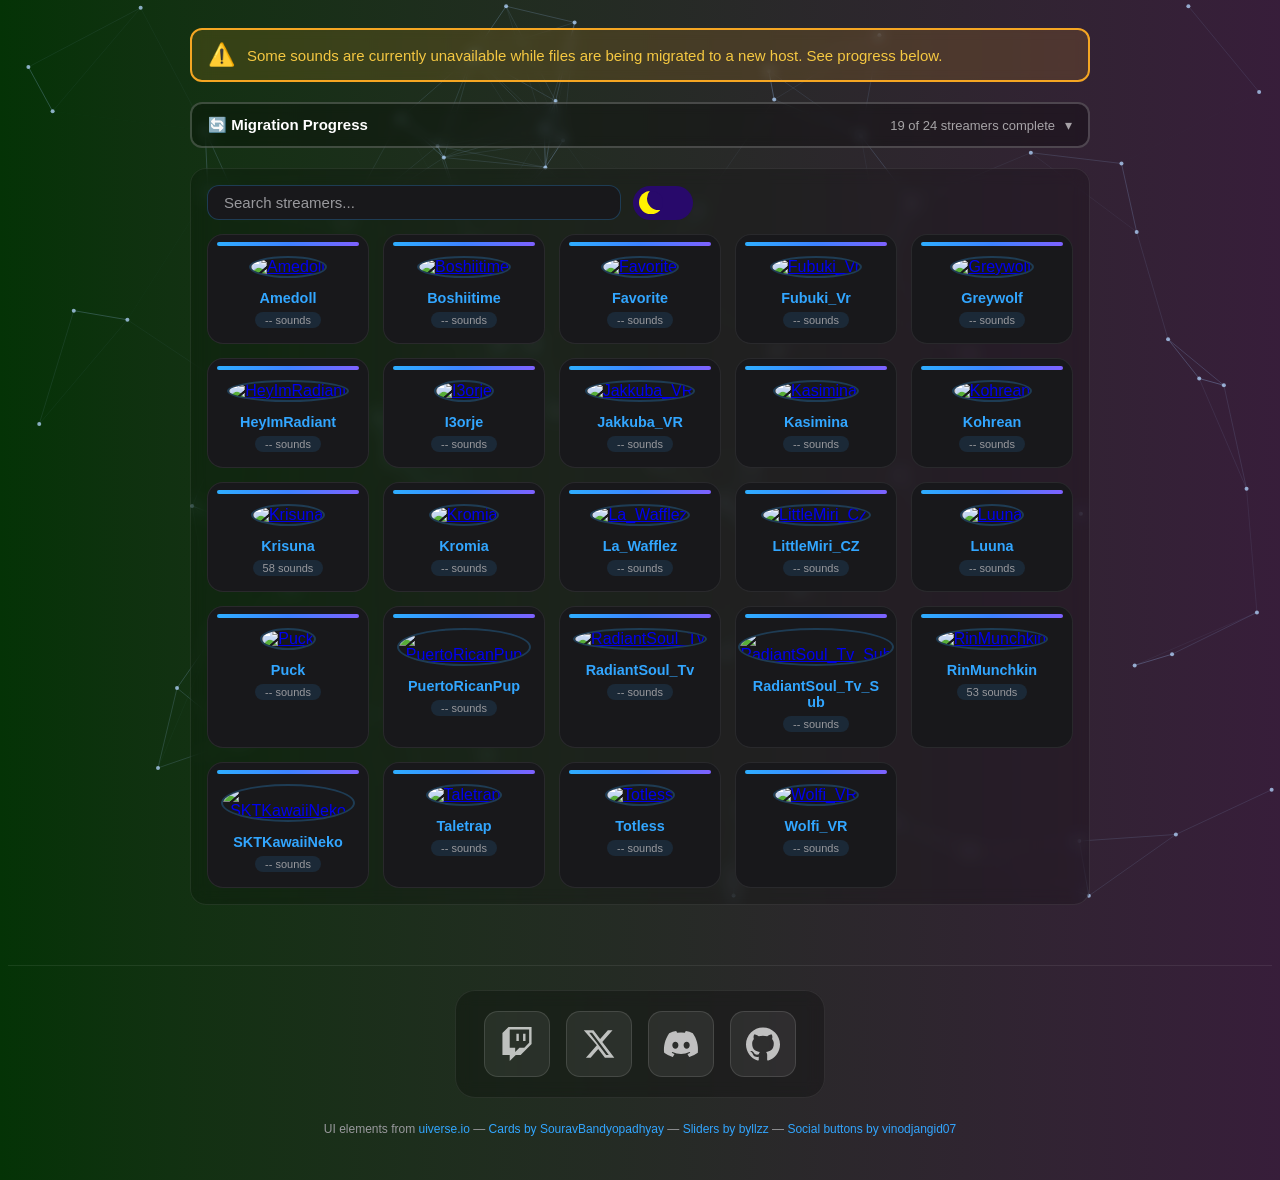
==== commit f09b7148: "chore: restore marquee.html (stream overlay) Co-Authored-By: Claude Haiku 4.5 <noreply@anthropic.com" ====
--- a/index.html
+++ b/index.html
@@ -11,6 +11,47 @@
     <canvas id="bg-canvas"></canvas>
 
     <div class="container">
+        <!-- Migration Warning Banner -->
+        <div class="warning-banner">
+            <span class="warning-icon">⚠️</span>
+            <span>Some sounds are currently unavailable while files are being migrated to a new host. See progress below.</span>
+        </div>
+
+        <!-- Migration Progress Panel -->
+        <details class="migration-panel">
+            <summary>
+                <span class="migration-title">🔄 Migration Progress</span>
+                <span class="migration-count">19 of 24 streamers complete</span>
+                <span class="migration-arrow">▾</span>
+            </summary>
+            <div class="migration-grid">
+                <div class="migration-row"><span class="streamer-label">Jakkuba VR</span><div class="bar-wrap"><div class="bar-fill done" style="width:100%"></div></div><span class="pct-label">100%</span></div>
+                <div class="migration-row"><span class="streamer-label">Kohrean</span><div class="bar-wrap"><div class="bar-fill done" style="width:100%"></div></div><span class="pct-label">100%</span></div>
+                <div class="migration-row"><span class="streamer-label">Krisuna</span><div class="bar-wrap"><div class="bar-fill done" style="width:100%"></div></div><span class="pct-label">100%</span></div>
+                <div class="migration-row"><span class="streamer-label">Kromia</span><div class="bar-wrap"><div class="bar-fill done" style="width:100%"></div></div><span class="pct-label">100%</span></div>
+                <div class="migration-row"><span class="streamer-label">SKTKawaiiNeko</span><div class="bar-wrap"><div class="bar-fill done" style="width:100%"></div></div><span class="pct-label">100%</span></div>
+                <div class="migration-row"><span class="streamer-label">HeyImRadiant</span><div class="bar-wrap"><div class="bar-fill done" style="width:100%"></div></div><span class="pct-label">100%</span></div>
+                <div class="migration-row"><span class="streamer-label">BoshiiTime</span><div class="bar-wrap"><div class="bar-fill done" style="width:100%"></div></div><span class="pct-label">100%</span></div>
+                <div class="migration-row"><span class="streamer-label">Luuna</span><div class="bar-wrap"><div class="bar-fill done" style="width:100%"></div></div><span class="pct-label">100%</span></div>
+                <div class="migration-row"><span class="streamer-label">Totless</span><div class="bar-wrap"><div class="bar-fill done" style="width:100%"></div></div><span class="pct-label">100%</span></div>
+                <div class="migration-row"><span class="streamer-label">Fubuki VR</span><div class="bar-wrap"><div class="bar-fill done" style="width:100%"></div></div><span class="pct-label">100%</span></div>
+                <div class="migration-row"><span class="streamer-label">RinMunchkin</span><div class="bar-wrap"><div class="bar-fill done" style="width:100%"></div></div><span class="pct-label">100%</span></div>
+                <div class="migration-row"><span class="streamer-label">La Wafflez</span><div class="bar-wrap"><div class="bar-fill done" style="width:100%"></div></div><span class="pct-label">100%</span></div>
+                <div class="migration-row"><span class="streamer-label">Taletrap</span><div class="bar-wrap"><div class="bar-fill done" style="width:100%"></div></div><span class="pct-label">100%</span></div>
+                <div class="migration-row"><span class="streamer-label">Favorite</span><div class="bar-wrap"><div class="bar-fill done" style="width:100%"></div></div><span class="pct-label">100%</span></div>
+                <div class="migration-row"><span class="streamer-label">Kasimina</span><div class="bar-wrap"><div class="bar-fill done" style="width:100%"></div></div><span class="pct-label">100%</span></div>
+                <div class="migration-row"><span class="streamer-label">PuertoRicanPup</span><div class="bar-wrap"><div class="bar-fill good" style="width:84%"></div></div><span class="pct-label">84%</span></div>
+                <div class="migration-row"><span class="streamer-label">Wolfi VR</span><div class="bar-wrap"><div class="bar-fill done" style="width:100%"></div></div><span class="pct-label">100%</span></div>
+                <div class="migration-row"><span class="streamer-label">Greywolf</span><div class="bar-wrap"><div class="bar-fill good" style="width:97%"></div></div><span class="pct-label">97%</span></div>
+                <div class="migration-row"><span class="streamer-label">Amedoll</span><div class="bar-wrap"><div class="bar-fill done" style="width:100%"></div></div><span class="pct-label">100%</span></div>
+                <div class="migration-row"><span class="streamer-label">I3orje</span><div class="bar-wrap"><div class="bar-fill done" style="width:100%"></div></div><span class="pct-label">100%</span></div>
+                <div class="migration-row"><span class="streamer-label">Puck</span><div class="bar-wrap"><div class="bar-fill done" style="width:100%"></div></div><span class="pct-label">100%</span></div>
+                <div class="migration-row"><span class="streamer-label">RadiantSoul TV</span><div class="bar-wrap"><div class="bar-fill bad" style="width:3%"></div></div><span class="pct-label">3%</span></div>
+                <div class="migration-row"><span class="streamer-label">LittleMiri CZ</span><div class="bar-wrap"><div class="bar-fill bad" style="width:1%"></div></div><span class="pct-label">1%</span></div>
+                <div class="migration-row"><span class="streamer-label">RadiantSoul Sub</span><div class="bar-wrap"><div class="bar-fill bad" style="width:0%"></div></div><span class="pct-label">0%</span></div>
+            </div>
+        </details>
+
         <!-- Dynamic List Container -->
         <div id="list"></div>
 
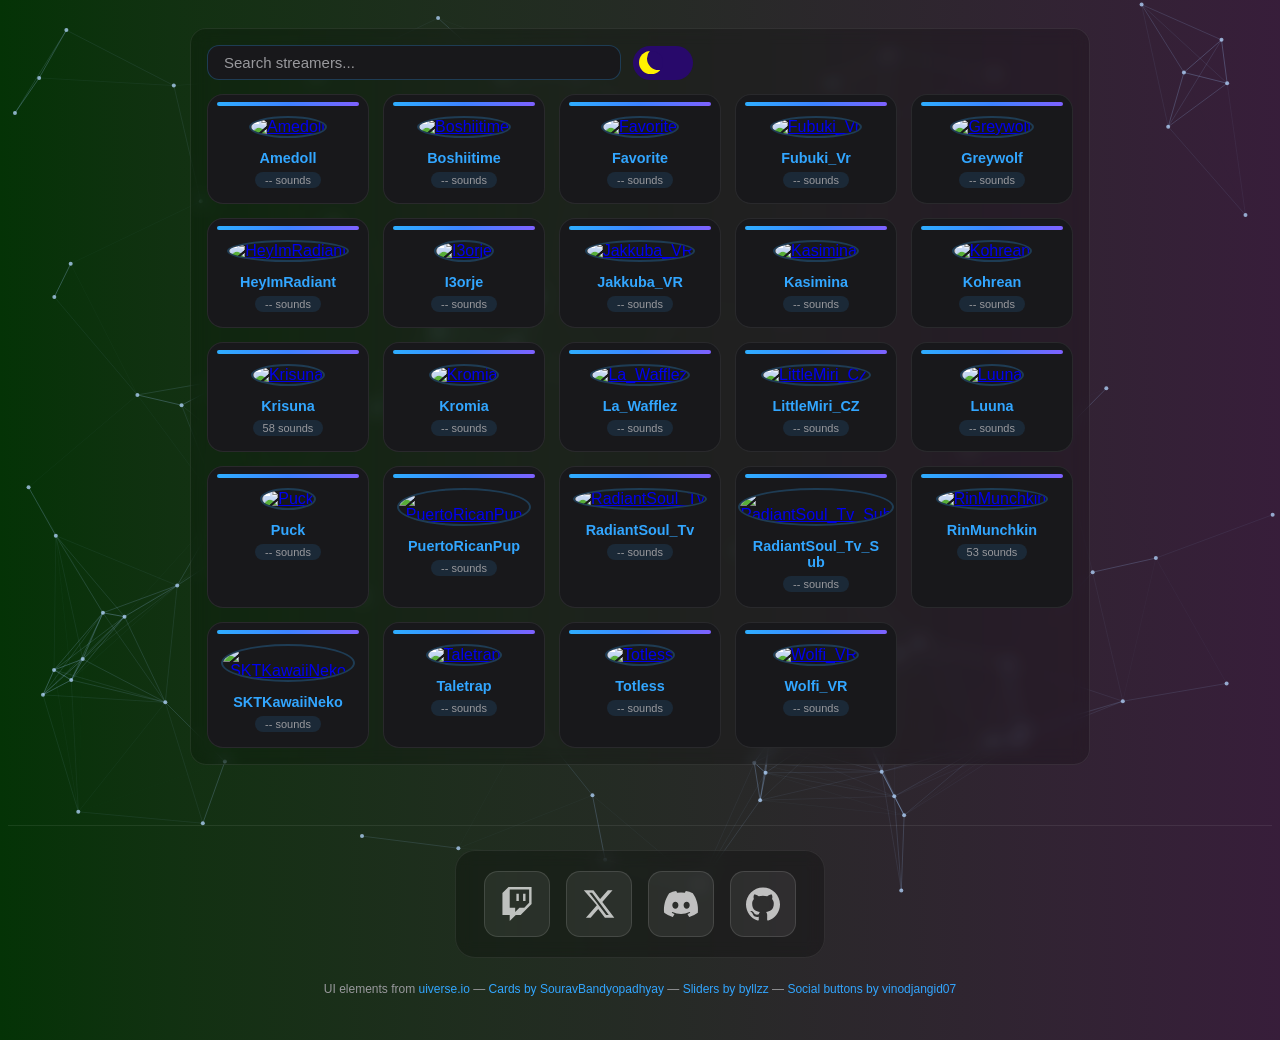
==== commit a88f1651: "fix: undo accidental revert of cleanup commit Previous commit dragged in 404.html and reverted READM" ====
--- a/index.html
+++ b/index.html
@@ -11,47 +11,6 @@
     <canvas id="bg-canvas"></canvas>
 
     <div class="container">
-        <!-- Migration Warning Banner -->
-        <div class="warning-banner">
-            <span class="warning-icon">⚠️</span>
-            <span>Some sounds are currently unavailable while files are being migrated to a new host. See progress below.</span>
-        </div>
-
-        <!-- Migration Progress Panel -->
-        <details class="migration-panel">
-            <summary>
-                <span class="migration-title">🔄 Migration Progress</span>
-                <span class="migration-count">19 of 24 streamers complete</span>
-                <span class="migration-arrow">▾</span>
-            </summary>
-            <div class="migration-grid">
-                <div class="migration-row"><span class="streamer-label">Jakkuba VR</span><div class="bar-wrap"><div class="bar-fill done" style="width:100%"></div></div><span class="pct-label">100%</span></div>
-                <div class="migration-row"><span class="streamer-label">Kohrean</span><div class="bar-wrap"><div class="bar-fill done" style="width:100%"></div></div><span class="pct-label">100%</span></div>
-                <div class="migration-row"><span class="streamer-label">Krisuna</span><div class="bar-wrap"><div class="bar-fill done" style="width:100%"></div></div><span class="pct-label">100%</span></div>
-                <div class="migration-row"><span class="streamer-label">Kromia</span><div class="bar-wrap"><div class="bar-fill done" style="width:100%"></div></div><span class="pct-label">100%</span></div>
-                <div class="migration-row"><span class="streamer-label">SKTKawaiiNeko</span><div class="bar-wrap"><div class="bar-fill done" style="width:100%"></div></div><span class="pct-label">100%</span></div>
-                <div class="migration-row"><span class="streamer-label">HeyImRadiant</span><div class="bar-wrap"><div class="bar-fill done" style="width:100%"></div></div><span class="pct-label">100%</span></div>
-                <div class="migration-row"><span class="streamer-label">BoshiiTime</span><div class="bar-wrap"><div class="bar-fill done" style="width:100%"></div></div><span class="pct-label">100%</span></div>
-                <div class="migration-row"><span class="streamer-label">Luuna</span><div class="bar-wrap"><div class="bar-fill done" style="width:100%"></div></div><span class="pct-label">100%</span></div>
-                <div class="migration-row"><span class="streamer-label">Totless</span><div class="bar-wrap"><div class="bar-fill done" style="width:100%"></div></div><span class="pct-label">100%</span></div>
-                <div class="migration-row"><span class="streamer-label">Fubuki VR</span><div class="bar-wrap"><div class="bar-fill done" style="width:100%"></div></div><span class="pct-label">100%</span></div>
-                <div class="migration-row"><span class="streamer-label">RinMunchkin</span><div class="bar-wrap"><div class="bar-fill done" style="width:100%"></div></div><span class="pct-label">100%</span></div>
-                <div class="migration-row"><span class="streamer-label">La Wafflez</span><div class="bar-wrap"><div class="bar-fill done" style="width:100%"></div></div><span class="pct-label">100%</span></div>
-                <div class="migration-row"><span class="streamer-label">Taletrap</span><div class="bar-wrap"><div class="bar-fill done" style="width:100%"></div></div><span class="pct-label">100%</span></div>
-                <div class="migration-row"><span class="streamer-label">Favorite</span><div class="bar-wrap"><div class="bar-fill done" style="width:100%"></div></div><span class="pct-label">100%</span></div>
-                <div class="migration-row"><span class="streamer-label">Kasimina</span><div class="bar-wrap"><div class="bar-fill done" style="width:100%"></div></div><span class="pct-label">100%</span></div>
-                <div class="migration-row"><span class="streamer-label">PuertoRicanPup</span><div class="bar-wrap"><div class="bar-fill good" style="width:84%"></div></div><span class="pct-label">84%</span></div>
-                <div class="migration-row"><span class="streamer-label">Wolfi VR</span><div class="bar-wrap"><div class="bar-fill done" style="width:100%"></div></div><span class="pct-label">100%</span></div>
-                <div class="migration-row"><span class="streamer-label">Greywolf</span><div class="bar-wrap"><div class="bar-fill good" style="width:97%"></div></div><span class="pct-label">97%</span></div>
-                <div class="migration-row"><span class="streamer-label">Amedoll</span><div class="bar-wrap"><div class="bar-fill done" style="width:100%"></div></div><span class="pct-label">100%</span></div>
-                <div class="migration-row"><span class="streamer-label">I3orje</span><div class="bar-wrap"><div class="bar-fill done" style="width:100%"></div></div><span class="pct-label">100%</span></div>
-                <div class="migration-row"><span class="streamer-label">Puck</span><div class="bar-wrap"><div class="bar-fill done" style="width:100%"></div></div><span class="pct-label">100%</span></div>
-                <div class="migration-row"><span class="streamer-label">RadiantSoul TV</span><div class="bar-wrap"><div class="bar-fill bad" style="width:3%"></div></div><span class="pct-label">3%</span></div>
-                <div class="migration-row"><span class="streamer-label">LittleMiri CZ</span><div class="bar-wrap"><div class="bar-fill bad" style="width:1%"></div></div><span class="pct-label">1%</span></div>
-                <div class="migration-row"><span class="streamer-label">RadiantSoul Sub</span><div class="bar-wrap"><div class="bar-fill bad" style="width:0%"></div></div><span class="pct-label">0%</span></div>
-            </div>
-        </details>
-
         <!-- Dynamic List Container -->
         <div id="list"></div>
 
